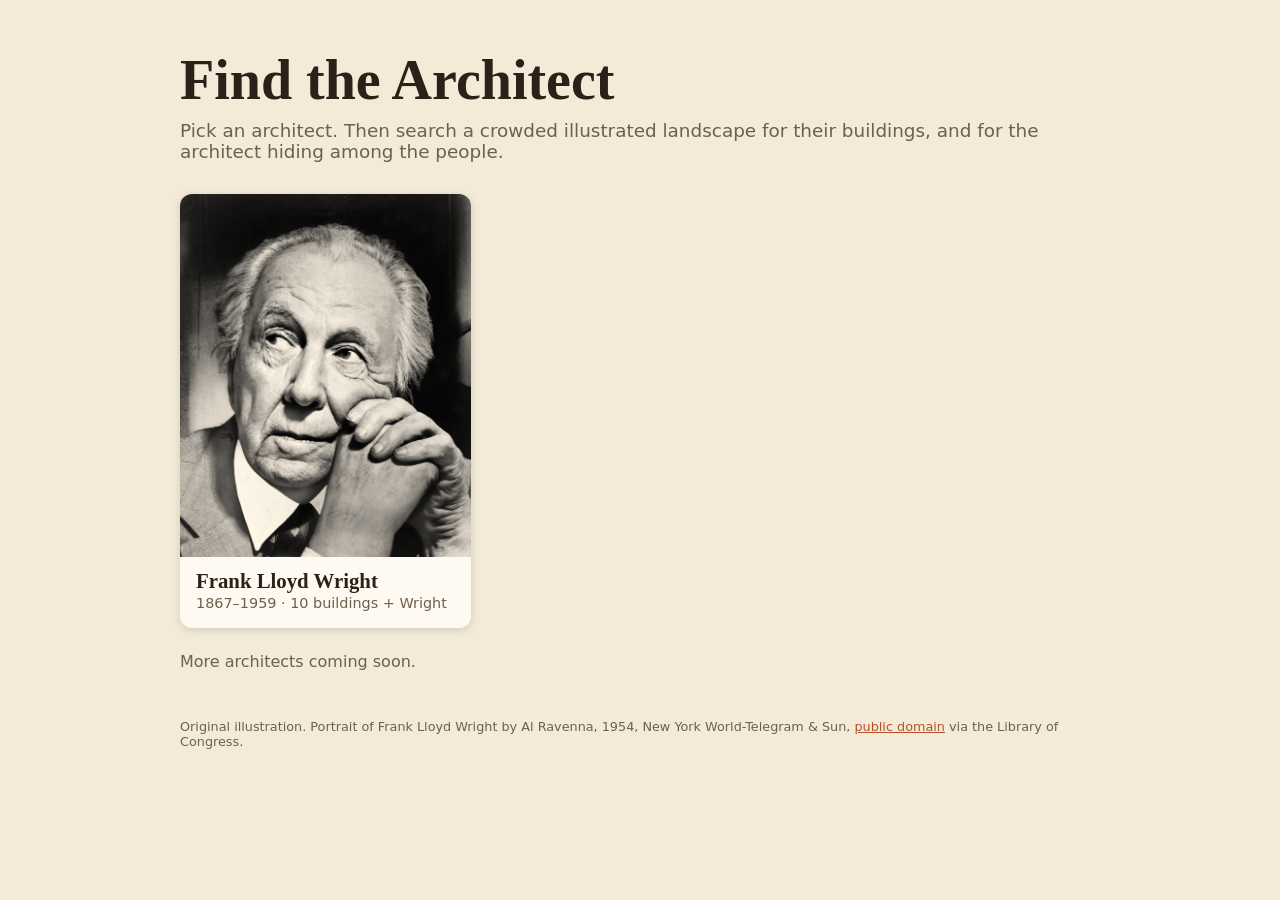
==== index.html @ b7352f75 "feat: add Find the Architect landing page and Frank Lloyd Wright game" ====
<!doctype html>
<html lang="en">
<head>
  <meta charset="utf-8">
  <meta name="viewport" content="width=device-width, initial-scale=1">
  <title>Find the Architect</title>
  <meta name="description" content="A hidden-object game: find famous buildings and their architect in a crowded illustrated landscape.">
  <link rel="stylesheet" href="style.css">
</head>
<body>
  <div class="landing">
    <h1>Find the Architect</h1>
    <p class="lead">Pick an architect. Then search a crowded illustrated landscape for their buildings, and for the architect hiding among the people.</p>
    <div class="cards">
      <a class="card" href="play.html?a=wright">
        <img src="wright/portrait.webp" alt="Portrait of Frank Lloyd Wright" width="600" height="765">
        <div>
          <h2>Frank Lloyd Wright</h2>
          <span>1867–1959 · 10 buildings + Wright</span>
        </div>
      </a>
    </div>
    <p class="soon">More architects coming soon.</p>
    <footer>
      Original illustration. Portrait of Frank Lloyd Wright by Al Ravenna, 1954, New York World-Telegram &amp; Sun,
      <a href="https://commons.wikimedia.org/wiki/File:Frank_Lloyd_Wright_portrait.jpg">public domain</a> via the Library of Congress.
    </footer>
  </div>
</body>
</html>
---- style.css ----
:root {
  --paper: #f4ead8;
  --ink: #2b2118;
  --muted: #6f5f4d;
  --rust: #b4532a;
  --green: #3f7d4e;
  font-family: system-ui, -apple-system, 'Segoe UI', sans-serif;
  color: var(--ink);
  background: var(--paper);
}

* { box-sizing: border-box; }
body { margin: 0; }
h1, h2 { font-family: Georgia, 'Times New Roman', serif; }
a { color: var(--rust); }

/* Landing */
.landing { max-width: 960px; margin: 0 auto; padding: 48px 20px; }
.landing h1 { font-size: clamp(2rem, 6vw, 3.5rem); margin: 0 0 8px; }
.landing p.lead { color: var(--muted); font-size: 1.15rem; margin: 0 0 32px; }
.cards { display: grid; grid-template-columns: repeat(auto-fill, minmax(220px, 1fr)); gap: 24px; }
.card {
  display: block; text-decoration: none; color: inherit; background: #fffaf1;
  border-radius: 12px; overflow: hidden; box-shadow: 0 2px 10px #0002; transition: transform .15s;
}
.card:hover, .card:focus-visible { transform: translateY(-4px); }
.card img { display: block; width: 100%; height: auto; aspect-ratio: 4 / 5; object-fit: cover; object-position: top; filter: sepia(.25); }
.card div { padding: 12px 16px 16px; }
.card h2 { margin: 0; font-size: 1.3rem; }
.card span { color: var(--muted); font-size: .9rem; }
.soon { color: var(--muted); margin-top: 24px; }
footer { color: var(--muted); font-size: .8rem; margin-top: 48px; }

/* Game */
.game { display: flex; flex-direction: column; height: 100vh; height: 100dvh; }
.game header { display: flex; align-items: center; gap: 12px; padding: 8px 12px; background: var(--ink); color: var(--paper); flex-wrap: wrap; }
.game header a { color: var(--paper); text-decoration: none; }
.game header h1 { font-size: 1.1rem; margin: 0; flex: 1; }
.game header button {
  font: inherit; min-width: 36px; height: 36px; border: 0; border-radius: 6px;
  background: var(--paper); color: var(--ink); cursor: pointer;
}
.game main { flex: 1; display: flex; min-height: 0; }
.view { flex: 1; display: grid; overflow: auto; touch-action: none; cursor: grab; background: #d9cbb2; user-select: none; -webkit-user-select: none; }
.view:active { cursor: grabbing; }
.stage { margin: auto; position: relative; display: grid; grid-template-columns: repeat(2, minmax(0, 1fr)); }
.stage img { display: block; width: 100%; height: auto; -webkit-user-drag: none; }
.mark { position: absolute; border: 3px solid var(--green); border-radius: 8px; box-shadow: 0 0 0 2px #fff; pointer-events: none; }
.miss {
  position: absolute; width: 28px; height: 28px; margin: -14px 0 0 -14px; border: 3px solid var(--rust);
  border-radius: 50%; pointer-events: none; animation: fade .8s forwards;
}
@keyframes fade { to { opacity: 0; transform: scale(1.8); } }
aside { width: 300px; overflow: auto; padding: 12px 16px; background: #fffaf1; }
aside p { color: var(--muted); font-size: .85rem; margin: 0 0 8px; }
aside ol { list-style: none; padding: 0; margin: 0; }
aside li { padding: 8px 0; border-bottom: 1px solid #0001; }
aside li b::before { content: '○ '; }
aside li.found b { color: var(--green); }
aside li.found b::before { content: '✓ '; }
aside li small { display: block; color: var(--muted); }
#toast {
  position: fixed; left: 50%; bottom: 24px; transform: translateX(-50%); background: var(--ink); color: var(--paper);
  padding: 10px 18px; border-radius: 999px; opacity: 0; transition: opacity .3s; pointer-events: none;
}
#toast.show { opacity: 1; }

@media (max-width: 760px) {
  .game main { flex-direction: column; }
  aside { width: auto; max-height: 34vh; }
}
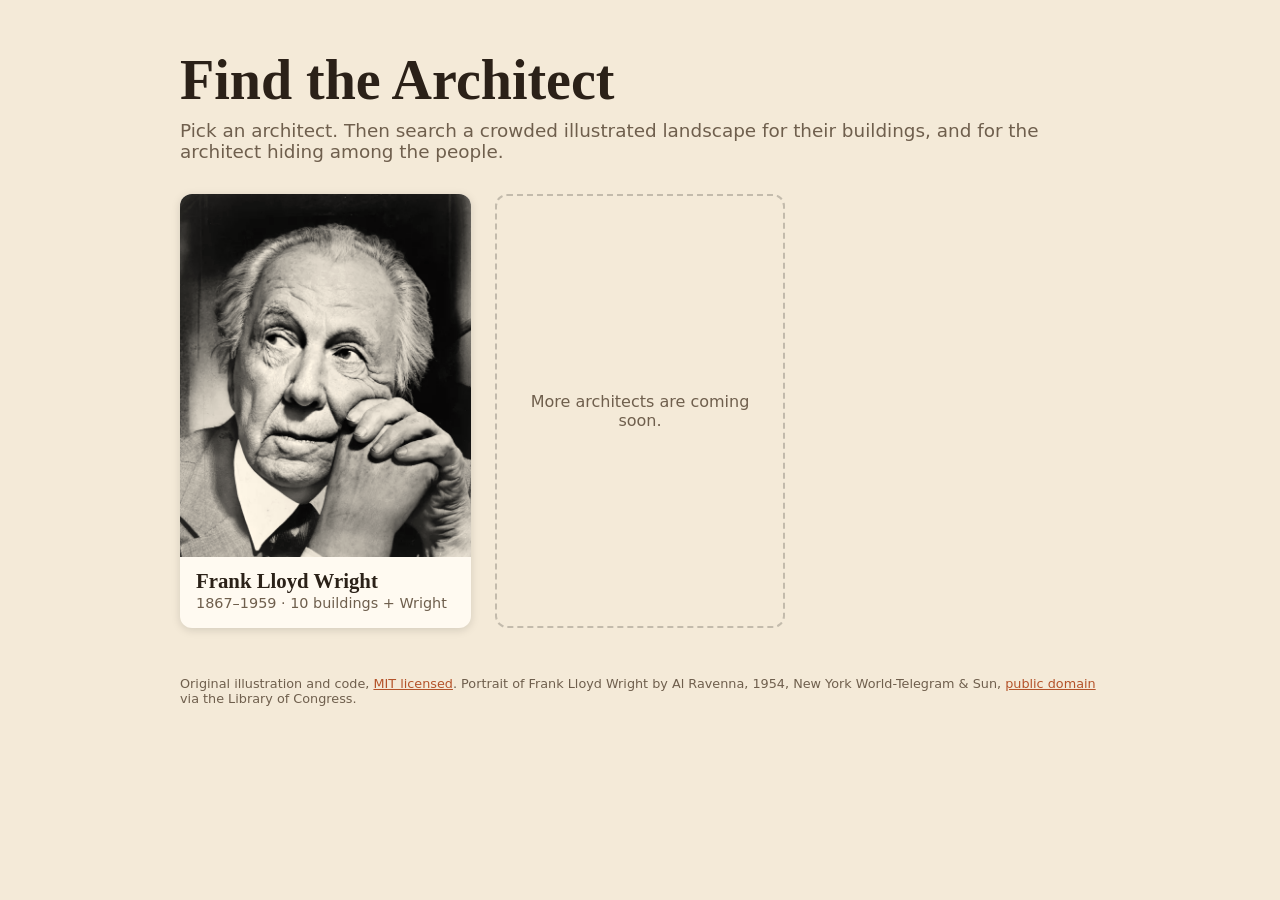
==== commit 5c1a9b0c: "feat: add clean architect URLs, share banners, mobile bottom sheet and MIT license" ====
--- a/index.html
+++ b/index.html
@@ -5,6 +5,16 @@
   <meta name="viewport" content="width=device-width, initial-scale=1">
   <title>Find the Architect</title>
   <meta name="description" content="A hidden-object game: find famous buildings and their architect in a crowded illustrated landscape.">
+  <link rel="canonical" href="https://smartinov.github.io/marhitekta/">
+  <meta property="og:type" content="website">
+  <meta property="og:site_name" content="Find the Architect">
+  <meta property="og:title" content="Find the Architect">
+  <meta property="og:description" content="A free hidden-object game: find famous buildings and their architect in a crowded illustrated town.">
+  <meta property="og:url" content="https://smartinov.github.io/marhitekta/">
+  <meta property="og:image" content="https://smartinov.github.io/marhitekta/architects/frank-lloyd-wright/share.jpg">
+  <meta property="og:image:width" content="1200">
+  <meta property="og:image:height" content="630">
+  <meta name="twitter:card" content="summary_large_image">
   <link rel="stylesheet" href="style.css">
 </head>
 <body>
@@ -12,17 +22,17 @@
     <h1>Find the Architect</h1>
     <p class="lead">Pick an architect. Then search a crowded illustrated landscape for their buildings, and for the architect hiding among the people.</p>
     <div class="cards">
-      <a class="card" href="play.html?a=wright">
-        <img src="wright/portrait.webp" alt="Portrait of Frank Lloyd Wright" width="600" height="765">
+      <a class="card" href="architects/frank-lloyd-wright/">
+        <img src="architects/frank-lloyd-wright/portrait.webp" alt="Portrait of Frank Lloyd Wright" width="600" height="765">
         <div>
           <h2>Frank Lloyd Wright</h2>
           <span>1867–1959 · 10 buildings + Wright</span>
         </div>
       </a>
+      <div class="card soon">More architects are coming soon.</div>
     </div>
-    <p class="soon">More architects coming soon.</p>
     <footer>
-      Original illustration. Portrait of Frank Lloyd Wright by Al Ravenna, 1954, New York World-Telegram &amp; Sun,
+      Original illustration and code, <a href="https://github.com/smartinov/marhitekta">MIT licensed</a>. Portrait of Frank Lloyd Wright by Al Ravenna, 1954, New York World-Telegram &amp; Sun,
       <a href="https://commons.wikimedia.org/wiki/File:Frank_Lloyd_Wright_portrait.jpg">public domain</a> via the Library of Congress.
     </footer>
   </div>
--- a/style.css
+++ b/style.css
@@ -28,7 +28,11 @@
 .card div { padding: 12px 16px 16px; }
 .card h2 { margin: 0; font-size: 1.3rem; }
 .card span { color: var(--muted); font-size: .9rem; }
-.soon { color: var(--muted); margin-top: 24px; }
+.card.soon {
+  display: grid; place-items: center; min-height: 200px; padding: 24px; text-align: center;
+  color: var(--muted); background: none; box-shadow: none; border: 2px dashed #0003;
+}
+.card.soon:hover { transform: none; }
 footer { color: var(--muted); font-size: .8rem; margin-top: 48px; }
 
 /* Game */
@@ -41,7 +45,14 @@
   background: var(--paper); color: var(--ink); cursor: pointer;
 }
 .game main { flex: 1; display: flex; min-height: 0; }
-.view { flex: 1; display: grid; overflow: auto; touch-action: none; cursor: grab; background: #d9cbb2; user-select: none; -webkit-user-select: none; }
+.frame { flex: 1; position: relative; display: grid; min-width: 0; min-height: 0; }
+.crosshair {
+  display: none; position: absolute; left: 50%; top: 50%; width: 32px; height: 32px; margin: -16px 0 0 -16px;
+  border: 2px solid var(--rust); border-radius: 50%; box-shadow: 0 0 0 2px #fff; pointer-events: none;
+}
+.view:focus-visible { outline: 3px solid var(--rust); outline-offset: -3px; }
+.view:focus-visible + .crosshair { display: block; }
+.view { min-width: 0; min-height: 0; display: grid; overflow: auto; touch-action: none; cursor: grab; background: #d9cbb2; user-select: none; -webkit-user-select: none; }
 .view:active { cursor: grabbing; }
 .stage { margin: auto; position: relative; display: grid; grid-template-columns: repeat(2, minmax(0, 1fr)); }
 .stage img { display: block; width: 100%; height: auto; -webkit-user-drag: none; }
@@ -65,7 +76,20 @@
 }
 #toast.show { opacity: 1; }
 
+.game header button { touch-action: manipulation; }
+
+/* Phones: the picture takes the screen and the checklist is a bottom sheet toggled by the counter. */
 @media (max-width: 760px) {
-  .game main { flex-direction: column; }
-  aside { width: auto; max-height: 34vh; }
+  .game header { flex-wrap: nowrap; gap: 8px; padding-top: max(8px, env(safe-area-inset-top)); }
+  .game header h1 { min-width: 0; white-space: nowrap; overflow: hidden; text-overflow: ellipsis; }
+  .game header button { min-width: 44px; height: 44px; }
+  #count::after { content: ' ▾'; }
+  .list-open #count::after { content: ' ▴'; }
+  aside {
+    position: fixed; left: 0; right: 0; bottom: 0; z-index: 2; width: auto; max-height: 55dvh;
+    padding-bottom: calc(12px + env(safe-area-inset-bottom)); border-radius: 16px 16px 0 0;
+    box-shadow: 0 -4px 20px #0004; transform: translateY(105%); transition: transform .25s;
+  }
+  .list-open aside { transform: none; }
+  #toast { z-index: 3; }
 }
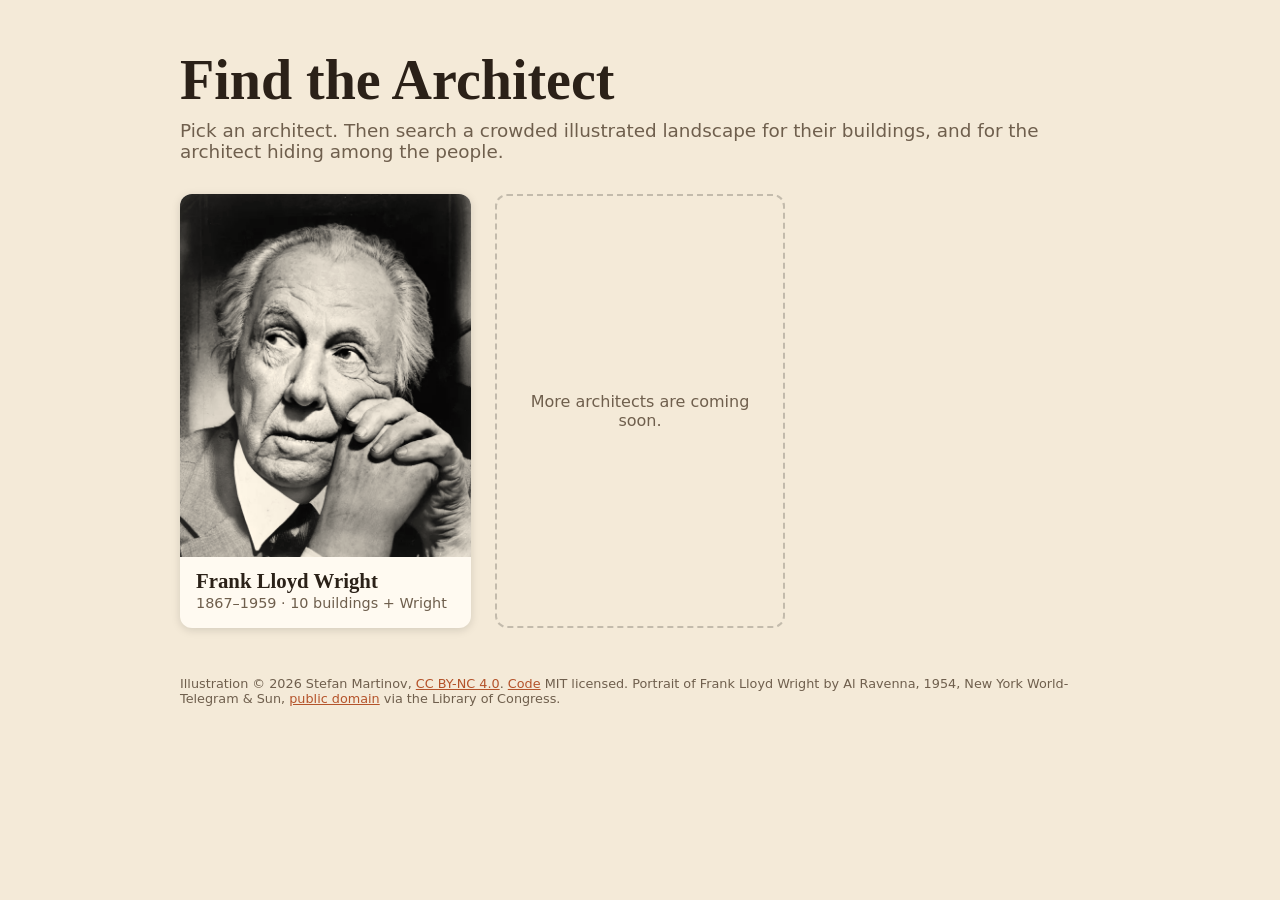
==== commit ff0b4973: "docs: limit MIT to code and license illustrations under CC BY-NC 4.0" ====
--- a/index.html
+++ b/index.html
@@ -32,7 +32,8 @@
       <div class="card soon">More architects are coming soon.</div>
     </div>
     <footer>
-      Original illustration and code, <a href="https://github.com/smartinov/marhitekta">MIT licensed</a>. Portrait of Frank Lloyd Wright by Al Ravenna, 1954, New York World-Telegram &amp; Sun,
+      Illustration © 2026 Stefan Martinov, <a href="https://creativecommons.org/licenses/by-nc/4.0/">CC BY-NC 4.0</a>.
+      <a href="https://github.com/smartinov/marhitekta">Code</a> MIT licensed. Portrait of Frank Lloyd Wright by Al Ravenna, 1954, New York World-Telegram &amp; Sun,
       <a href="https://commons.wikimedia.org/wiki/File:Frank_Lloyd_Wright_portrait.jpg">public domain</a> via the Library of Congress.
     </footer>
   </div>
--- a/style.css
+++ b/style.css
@@ -54,7 +54,7 @@
 .view:focus-visible + .crosshair { display: block; }
 .view { min-width: 0; min-height: 0; display: grid; overflow: auto; touch-action: none; cursor: grab; background: #d9cbb2; user-select: none; -webkit-user-select: none; }
 .view:active { cursor: grabbing; }
-.stage { margin: auto; position: relative; display: grid; grid-template-columns: repeat(2, minmax(0, 1fr)); }
+.stage { margin: auto; position: relative; overflow: hidden; display: grid; grid-template-columns: repeat(2, minmax(0, 1fr)); }
 .stage img { display: block; width: 100%; height: auto; -webkit-user-drag: none; }
 .mark { position: absolute; border: 3px solid var(--green); border-radius: 8px; box-shadow: 0 0 0 2px #fff; pointer-events: none; }
 .miss {
@@ -70,6 +70,18 @@
 aside li.found b { color: var(--green); }
 aside li.found b::before { content: '✓ '; }
 aside li small { display: block; color: var(--muted); }
+aside li .hint {
+  float: right; width: 44px; height: 44px; margin-left: 8px; border: 0; border-radius: 50%;
+  font-size: 1.2rem; cursor: pointer; touch-action: manipulation;
+}
+/* The pale bulb emoji needs a dark backdrop to stand out. */
+aside li .hint, .game header #bulb { background: #4a3a2c; }
+aside li.found .hint { display: none; }
+.ring {
+  position: absolute; border: 4px dashed #ffd23f; border-radius: 50%; pointer-events: none;
+  box-shadow: 0 0 0 4px #2b211866, inset 0 0 0 4px #2b211866; animation: pulse 1.2s ease-in-out infinite alternate;
+}
+@keyframes pulse { to { border-color: var(--rust); } }
 #toast {
   position: fixed; left: 50%; bottom: 24px; transform: translateX(-50%); background: var(--ink); color: var(--paper);
   padding: 10px 18px; border-radius: 999px; opacity: 0; transition: opacity .3s; pointer-events: none;
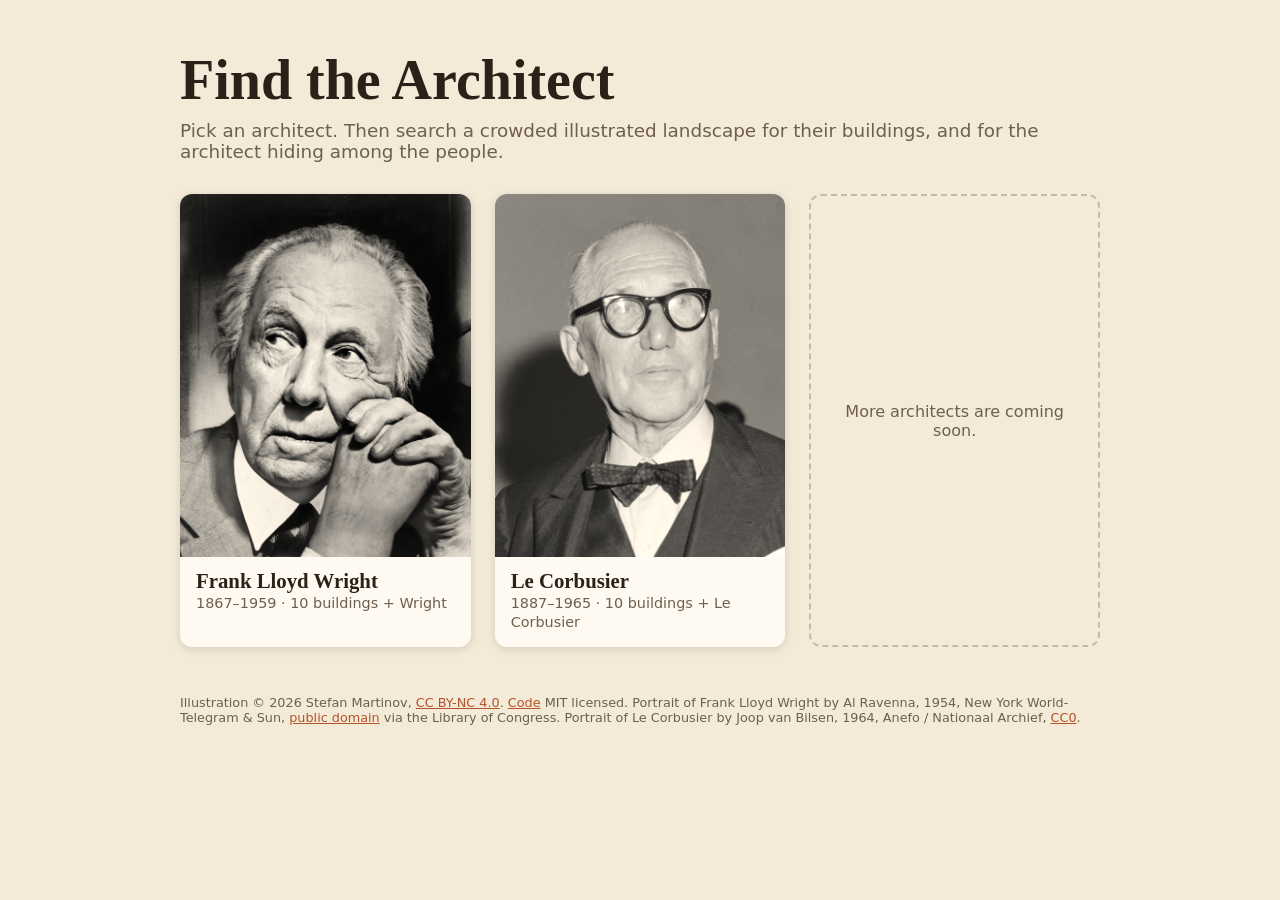
==== commit 185168c0: "feat: add the Le Corbusier edition" ====
--- a/index.html
+++ b/index.html
@@ -15,6 +15,9 @@
   <meta property="og:image:width" content="1200">
   <meta property="og:image:height" content="630">
   <meta name="twitter:card" content="summary_large_image">
+  <link rel="icon" href="favicon.ico" sizes="32x32">
+  <link rel="icon" href="favicon.svg" type="image/svg+xml">
+  <link rel="apple-touch-icon" href="apple-touch-icon.png">
   <link rel="stylesheet" href="style.css">
 </head>
 <body>
@@ -29,12 +32,20 @@
           <span>1867–1959 · 10 buildings + Wright</span>
         </div>
       </a>
+      <a class="card" href="architects/le-corbusier/">
+        <img src="architects/le-corbusier/portrait.webp" alt="Portrait of Le Corbusier" width="600" height="765">
+        <div>
+          <h2>Le Corbusier</h2>
+          <span>1887–1965 · 10 buildings + Le Corbusier</span>
+        </div>
+      </a>
       <div class="card soon">More architects are coming soon.</div>
     </div>
     <footer>
       Illustration © 2026 Stefan Martinov, <a href="https://creativecommons.org/licenses/by-nc/4.0/">CC BY-NC 4.0</a>.
       <a href="https://github.com/smartinov/marhitekta">Code</a> MIT licensed. Portrait of Frank Lloyd Wright by Al Ravenna, 1954, New York World-Telegram &amp; Sun,
-      <a href="https://commons.wikimedia.org/wiki/File:Frank_Lloyd_Wright_portrait.jpg">public domain</a> via the Library of Congress.
+      <a href="https://commons.wikimedia.org/wiki/File:Frank_Lloyd_Wright_portrait.jpg">public domain</a> via the Library of Congress. Portrait of Le Corbusier by Joop van Bilsen, 1964, Anefo / Nationaal Archief,
+      <a href="https://commons.wikimedia.org/wiki/File:Le_Corbusier_(1964).jpg">CC0</a>.
     </footer>
   </div>
 </body>
--- a/style.css
+++ b/style.css
@@ -38,14 +38,15 @@
 /* Game */
 .game { display: flex; flex-direction: column; height: 100vh; height: 100dvh; }
 .game header { display: flex; align-items: center; gap: 12px; padding: 8px 12px; background: var(--ink); color: var(--paper); flex-wrap: wrap; }
-.game header a { color: var(--paper); text-decoration: none; }
+.game header a { display: grid; place-items: center; min-width: 44px; min-height: 44px; margin: -4px -8px; color: var(--paper); text-decoration: none; }
 .game header h1 { font-size: 1.1rem; margin: 0; flex: 1; }
 .game header button {
   font: inherit; min-width: 36px; height: 36px; border: 0; border-radius: 6px;
   background: var(--paper); color: var(--ink); cursor: pointer;
 }
 .game main { flex: 1; display: flex; min-height: 0; }
-.frame { flex: 1; position: relative; display: grid; min-width: 0; min-height: 0; }
+/* A pinch that starts on the card or a button over the picture must not zoom the whole page. */
+.frame { flex: 1; position: relative; display: grid; min-width: 0; min-height: 0; touch-action: none; }
 .crosshair {
   display: none; position: absolute; left: 50%; top: 50%; width: 32px; height: 32px; margin: -16px 0 0 -16px;
   border: 2px solid var(--rust); border-radius: 50%; box-shadow: 0 0 0 2px #fff; pointer-events: none;
@@ -53,6 +54,9 @@
 .view:focus-visible { outline: 3px solid var(--rust); outline-offset: -3px; }
 .view:focus-visible + .crosshair { display: block; }
 .view { min-width: 0; min-height: 0; display: grid; overflow: auto; touch-action: none; cursor: grab; background: #d9cbb2; user-select: none; -webkit-user-select: none; }
+/* The picture and checklist scroll by finger, wheel, trackpad and keys; scrollbars would only clutter them. */
+.view, aside { scrollbar-width: none; }
+.view::-webkit-scrollbar, aside::-webkit-scrollbar { display: none; }
 .view:active { cursor: grabbing; }
 .stage { margin: auto; position: relative; overflow: hidden; display: grid; grid-template-columns: repeat(2, minmax(0, 1fr)); }
 .stage img { display: block; width: 100%; height: auto; -webkit-user-drag: none; }
@@ -66,42 +70,97 @@
 aside p { color: var(--muted); font-size: .85rem; margin: 0 0 8px; }
 aside ol { list-style: none; padding: 0; margin: 0; }
 aside li { padding: 8px 0; border-bottom: 1px solid #0001; }
-aside li b::before { content: '○ '; }
-aside li.found b { color: var(--green); }
-aside li.found b::before { content: '✓ '; }
+aside li .name { all: unset; font-weight: 700; }
+aside li .name:focus-visible { outline: 2px solid var(--rust); }
+aside li .name::before { content: '○ '; }
+aside li.found .name { color: var(--green); cursor: pointer; }
+aside li.found .name::before { content: '✓ '; }
 aside li small { display: block; color: var(--muted); }
-aside li .hint {
-  float: right; width: 44px; height: 44px; margin-left: 8px; border: 0; border-radius: 50%;
-  font-size: 1.2rem; cursor: pointer; touch-action: manipulation;
+.fab {
+  display: grid; place-items: center; padding: 0; border-radius: 50%; background: var(--ink); color: var(--paper);
+  cursor: pointer; touch-action: manipulation;
 }
-/* The pale bulb emoji needs a dark backdrop to stand out. */
-aside li .hint, .game header #bulb { background: #4a3a2c; }
+/* Checklist bulbs and targets are bare icons; the transparent button keeps a finger-sized tap area. */
+aside li .hint, aside li .goto {
+  float: right; display: grid; place-items: center; width: 40px; height: 40px; margin: -4px -8px 0 4px; padding: 0;
+  border: 0; background: none; color: var(--ink); cursor: pointer; touch-action: manipulation;
+}
+aside li .hint svg, aside li .goto svg { width: 22px; height: 22px; }
+aside li .goto { display: none; color: var(--green); }
+aside li.found .goto { display: grid; }
+.fabs {
+  position: absolute; right: 16px; bottom: calc(16px + env(safe-area-inset-bottom)); z-index: 3;
+  display: grid; gap: 12px; justify-items: center;
+}
+.fab { width: 56px; height: 56px; border: 2px solid var(--paper); box-shadow: 0 4px 14px #0006; font: 700 1rem system-ui, sans-serif; }
+/* A word beside the count, so the checklist is clearly a button and not only a score. */
+#count.fab { width: auto; height: 56px; padding: 0 20px; border-radius: 999px; gap: 6px; grid-auto-flow: column; font-weight: 600; }
+.list-open #count.fab { background: var(--rust); }
 aside li.found .hint { display: none; }
-.ring {
-  position: absolute; border: 4px dashed #ffd23f; border-radius: 50%; pointer-events: none;
-  box-shadow: 0 0 0 4px #2b211866, inset 0 0 0 4px #2b211866; animation: pulse 1.2s ease-in-out infinite alternate;
+aside li .figure { display: block; height: 96px; margin-top: 6px; }
+/* Reading links live on the card, which appears only after finding, so article photos cannot spoil the search. */
+#card {
+  position: absolute; z-index: 3; width: min(300px, calc(100% - 24px)); max-height: calc(100% - 24px); overflow: auto;
+  padding: 12px 16px; border-radius: 12px; background: #fffaf1; box-shadow: 0 4px 18px #0005; font-size: .9rem;
 }
-@keyframes pulse { to { border-color: var(--rust); } }
+#card[hidden] { display: none; }
+#card h2 { margin: 0 32px 6px 0; font-size: 1.15rem; color: var(--green); }
+#card p { margin: 0 0 8px; }
+#card p:last-child { margin: 0; color: var(--muted); font-size: .85rem; }
+#card .close {
+  position: absolute; top: 2px; right: 2px; width: 44px; height: 44px; border: 0; background: none;
+  font-size: 1.4rem; color: var(--ink); cursor: pointer; touch-action: manipulation;
+}
+#intro {
+  width: min(520px, calc(100% - 24px)); max-height: calc(100dvh - 24px); padding: 20px; border: 0; border-radius: 16px;
+  background: #fffaf1; color: var(--ink); box-shadow: 0 8px 30px #0006;
+}
+#intro::backdrop { background: #2b2118aa; }
+#intro h2 { margin: 0 0 8px; }
+#intro p, #intro li { line-height: 1.4; }
+#intro ul { padding-left: 20px; margin: 12px 0 16px; }
+#intro .who { display: flex; gap: 16px; align-items: center; padding: 12px; border-radius: 12px; background: #f4ead8; }
+#intro .who > img { height: 220px; width: auto; }
+#intro .who p { margin: 8px 0 0; font-size: .9rem; color: var(--muted); }
+/* Shown pixel for pixel, so players see exactly what they are looking for. */
+#intro .actual { width: 96px; height: 160px; image-rendering: pixelated; border-radius: 6px; }
+#intro form button {
+  width: 100%; min-height: 48px; border: 0; border-radius: 999px; background: var(--ink); color: var(--paper);
+  font: 600 1rem system-ui, sans-serif; cursor: pointer;
+}
+.ping { position: absolute; border: 5px solid #ffd23f; border-radius: 50%; box-shadow: 0 0 0 3px #2b211866; pointer-events: none; }
+.zoom {
+  position: absolute; top: 10px; right: 10px; z-index: 3; padding: 4px 10px; border-radius: 999px;
+  background: #2b2118cc; color: var(--paper); font: 600 .85rem system-ui, sans-serif; pointer-events: none;
+}
 #toast {
-  position: fixed; left: 50%; bottom: 24px; transform: translateX(-50%); background: var(--ink); color: var(--paper);
+  position: fixed; z-index: 4; left: 50%; top: 72px; transform: translateX(-50%); background: var(--ink); color: var(--paper);
   padding: 10px 18px; border-radius: 999px; opacity: 0; transition: opacity .3s; pointer-events: none;
 }
 #toast.show { opacity: 1; }
 
 .game header button { touch-action: manipulation; }
 
-/* Phones: the picture takes the screen and the checklist is a bottom sheet toggled by the counter. */
+/* Phones: the picture takes the screen and the checklist is a bottom sheet toggled by the Checklist button. */
 @media (max-width: 760px) {
   .game header { flex-wrap: nowrap; gap: 8px; padding-top: max(8px, env(safe-area-inset-top)); }
   .game header h1 { min-width: 0; white-space: nowrap; overflow: hidden; text-overflow: ellipsis; }
-  .game header button { min-width: 44px; height: 44px; }
-  #count::after { content: ' ▾'; }
-  .list-open #count::after { content: ' ▴'; }
+  /* Phones zoom by pinch, so the zoom buttons only crowd the title. */
+  .game header button:not(#help) { display: none; }
+  #intro .who > img { height: 160px; }
+  #intro .actual { width: 72px; height: 120px; }
   aside {
-    position: fixed; left: 0; right: 0; bottom: 0; z-index: 2; width: auto; max-height: 55dvh;
+    position: fixed; left: 0; right: 0; bottom: 0; z-index: 2; width: auto; height: 55dvh;
     padding-bottom: calc(12px + env(safe-area-inset-bottom)); border-radius: 16px 16px 0 0;
     box-shadow: 0 -4px 20px #0004; transform: translateY(105%); transition: transform .25s;
   }
   .list-open aside { transform: none; }
-  #toast { z-index: 3; }
+  /* The floating buttons ride on top of the open sheet instead of covering its bulbs. */
+  .fabs { transition: bottom .25s; }
+  .list-open .fabs { bottom: calc(55dvh + 12px); }
 }
+
+/* Desktop: the Checklist button hides the side checklist to give the picture more room. */
+@media (min-width: 761px) {
+  .game:not(.list-open) aside { display: none; }
+}
